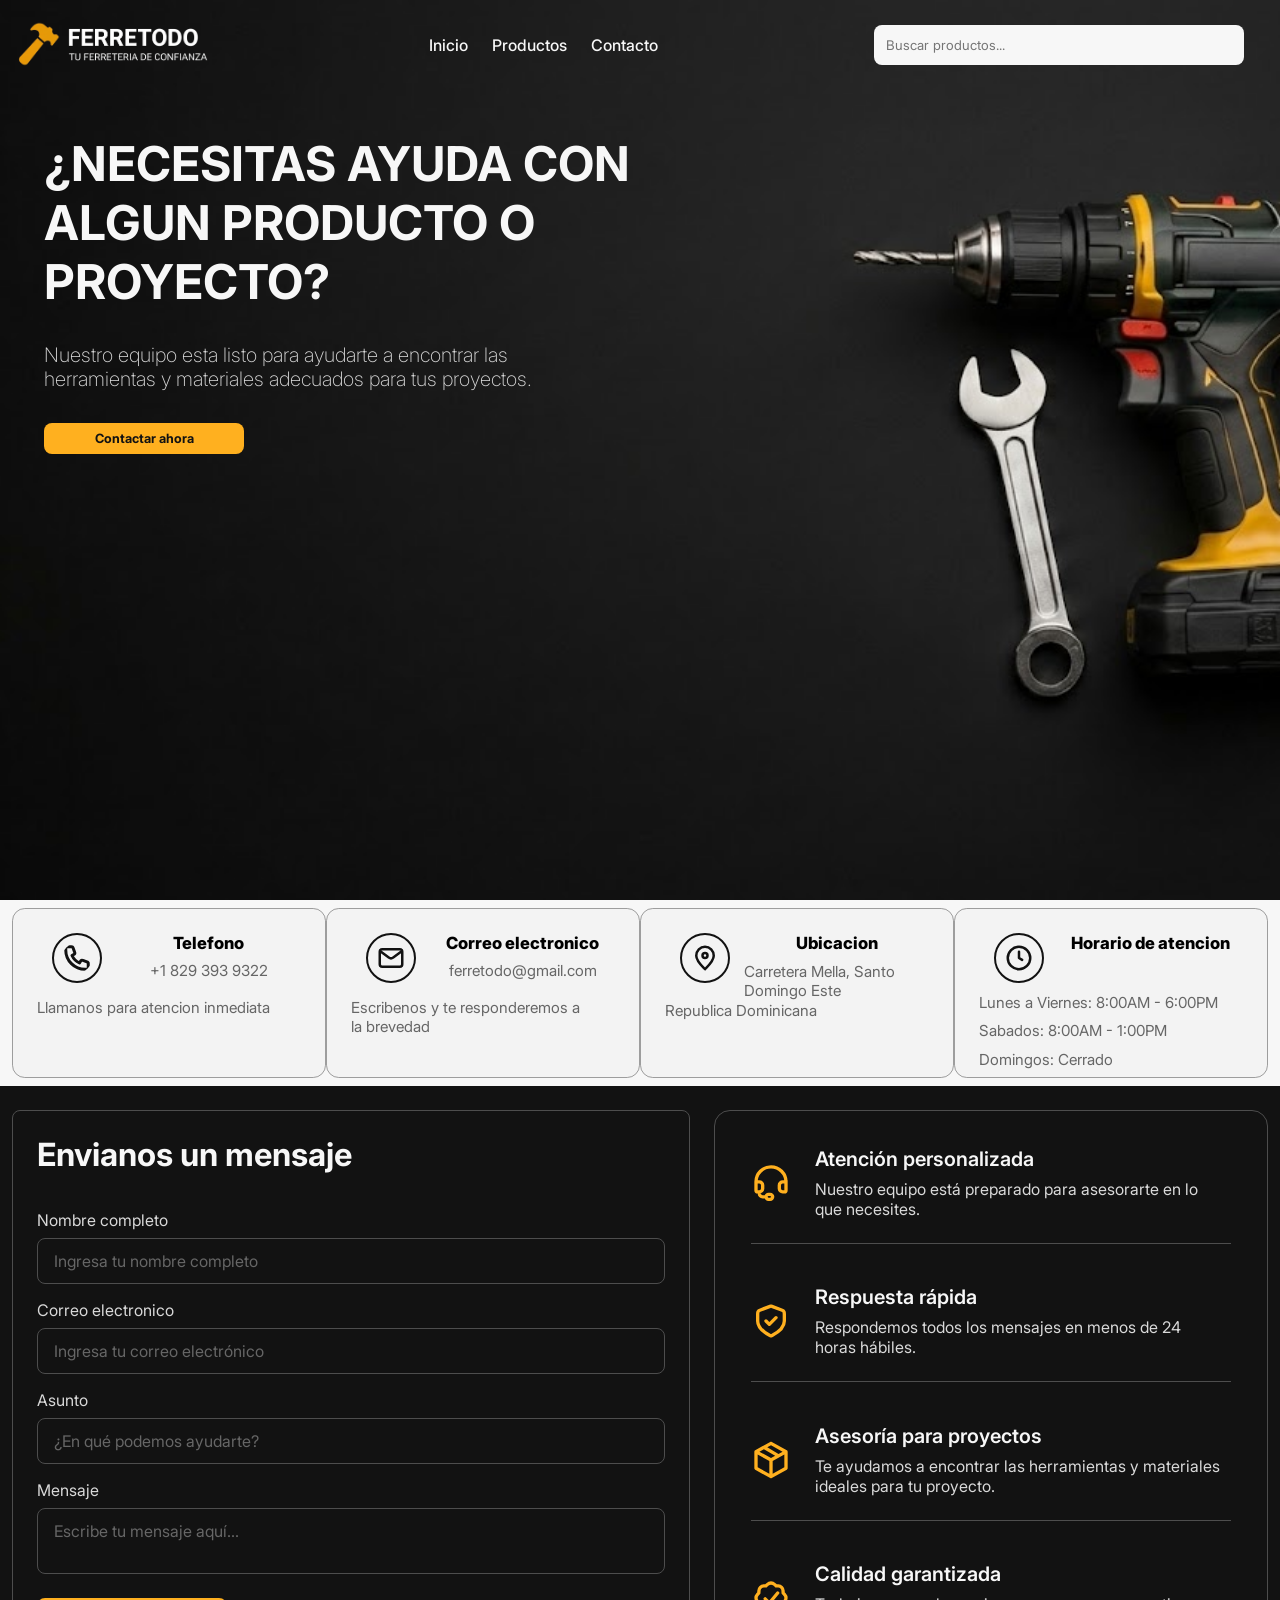
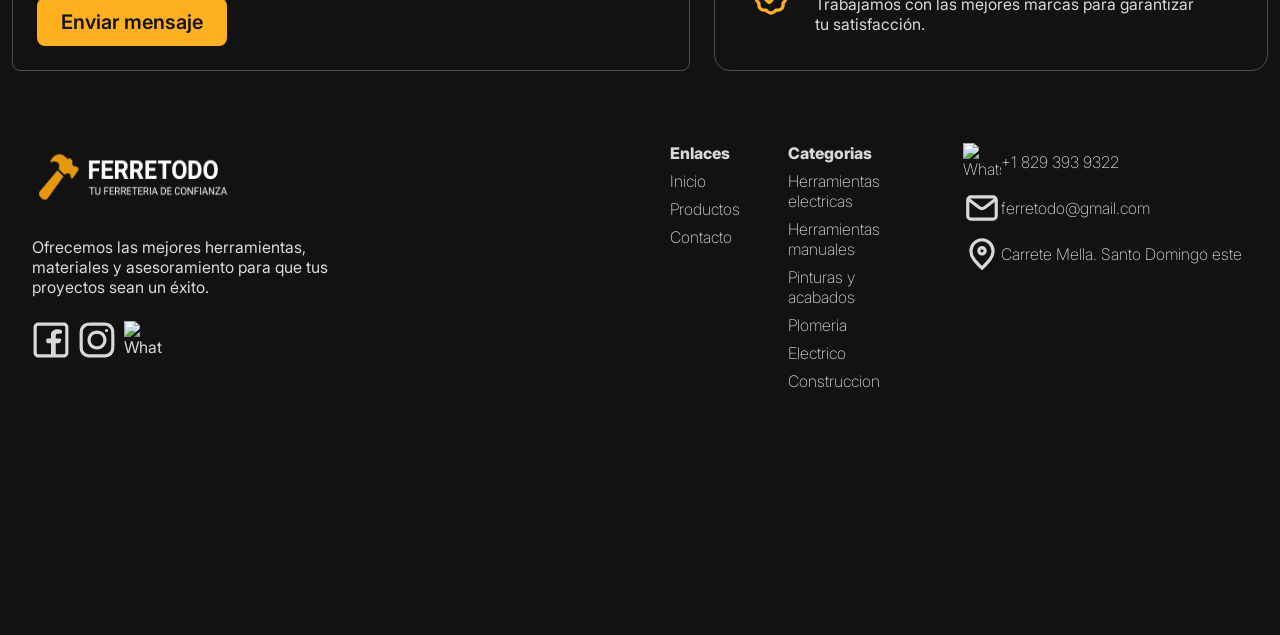
==== Paginas/contactos.html @ 93d8f654 "Adding files" ====
<!DOCTYPE html>
<html lang="en">
<head>
    <meta charset="UTF-8">
    <meta name="viewport" content="width=device-width, initial-scale=1.0">
    <link rel="shortcut icon" href="../Recursos/Imagenes/Logo_Pequeño.png" type="image/x-icon">
    <link rel="stylesheet" href="../styles.css">
    <link rel="stylesheet" href="../Estilos/contactos.css">
    <title>Ferreteria | Contactos</title>
</head>
<body>
    <header class="header">
        <img src="../Recursos/Imagenes/Logo_Barra_De_Navegacion.png" alt="Ferretodo" title="Ferretodo" class="header__logo">
        <nav class="nav header__nav">
            <ul class="nav__list">
                <li class="nav__element"><a href="../index.html" class="nav__link nav__link--active">Inicio</a></li>
                <li class="nav__element"><a href="productos.html" class="nav__link">Productos</a></li>
                <li class="nav__element"><a href="#" class="nav__link">Contacto</a></li>
            </ul>
        </nav>
        <input type="search" class="header__search" placeholder="Buscar productos...">
    </header>
    <main class="main">
        <h1 class="main__title">
            ¿Necesitas ayuda con algun producto o proyecto?
        </h1>
        <h2 class="main__subtitle">Nuestro equipo esta listo para ayudarte a encontrar las herramientas y materiales
            adecuados para tus proyectos.
        </h2>
        <button href="./Paginas/productos.html" class="main__button">Contactar ahora</button>
    </main>
    <section class="section--cards">
        <article class="card">
            <div class="card__subcontainer">
                <img src="../Recursos/Imagenes/TelefonoSVG.svg" class="card__img" alt="Telefono">
                <h3 class="card__title">Telefono</h3>
                <p class="card__paragraph">+1 829 393 9322</p>
            </div>
            <p>Llamanos para atencion inmediata</p>
        </article>
        <article class="card">
            <div class="card__subcontainer">
                <img src="../Recursos/Imagenes/EmailSVG--Black.svg" class="card__img" alt="Correo electronico">
                <h3 class="card__title">Correo electronico</h3>
                <p class="card__paragraph">ferretodo@gmail.com</p>
            </div>
            <p>Escribenos y te responderemos a la brevedad</p>
        </article>
        <article class="card">
            <div class="card__subcontainer">
                <img src="../Recursos/Imagenes/UbicacionSVG--Black.svg" class="card__img" alt="Ubicacion">
                <h3 class="card__title">Ubicacion</h3>
                <p class="card__paragraph">Carretera Mella, Santo Domingo Este</p>
            </div>
            <p>Republica Dominicana</p>
        </article><article class="card">
            <div class="card__subcontainer">
                <img src="../Recursos/Imagenes/Reloj.SVG" class="card__img" alt="Horario">
                <h3 class="card__title">Horario de atencion</h3>
            </div>
            <p>Lunes a Viernes: 8:00AM - 6:00PM</p>
            <p>Sabados: 8:00AM - 1:00PM</p>
            <p>Domingos: Cerrado</p>
        </article>
    </section>
    <div class="contact__wrapper">
        <form class="form">
            <h3 class="form__title">Envianos un mensaje</h3>
            <label for="form__name" class="form__label">
                Nombre completo
                <input type="text" name="" id="form__name" class="form__input" placeholder="Ingresa tu nombre completo" required>
            </label>
            <label for="form__email" class="form__label">
                Correo electronico
                <input type="email" name="" id="form__email" class="form__input" placeholder="Ingresa tu correo electrónico" required>
            </label>
            <label for="form__business" class="form__label">
                Asunto
                <input type="text" name="" id="form__business" class="form__input" placeholder="¿En qué podemos ayudarte?" required>
            </label>
            <label for="form__message" class="form__label">
                Mensaje
                <textarea id="form__message" class="form__input input__message" placeholder="Escribe tu mensaje aquí..." required></textarea>
            </label>
            <button class="form__button" onclick="(e) => e.preventDefault()">Enviar mensaje</button>
        </form> 
        <section class="section">
            <article class="article">
                <img src="../Recursos/Imagenes/AudifonosSVG--Orange.svg" alt="Atención personalizada" class="article__img">
                <h4 class="article__title">Atención personalizada</h4>
                <p class="article__paragraph">
                    Nuestro equipo está preparado para asesorarte en lo que necesites.
                </p>
            </article>

            <article class="article">
                <img src="../Recursos/Imagenes/EscudoSVG--Orange.svg" alt="Respuesta rápida" class="article__img">
                <h4 class="article__title">Respuesta rápida</h4>
                <p class="article__paragraph">
                    Respondemos todos los mensajes en menos de 24 horas hábiles.
                </p>
            </article>

            <article class="article">
                <img src="../Recursos/Imagenes/CajaSVG.svg" alt="Asesoría para proyectos" class="article__img">
                <h4 class="article__title">Asesoría para proyectos</h4>
                <p class="article__paragraph">
                    Te ayudamos a encontrar las herramientas y materiales ideales para tu proyecto.
                </p>
            </article>

            <article class="article">
                <img src="../Recursos/Imagenes/InsigniaSVG.svg" alt="Calidad garantizada" class="article__img">
                <h4 class="article__title">Calidad garantizada</h4>
                <p class="article__paragraph">
                    Trabajamos con las mejores marcas para garantizar tu satisfacción.
                </p>
            </article>
        </section>
    </div>
    <footer class="footer">
        <div class="footer__extrainfo">
            <img src="../Recursos/Imagenes/Logo_Barra_De_Navegacion.png" alt="Ferretodo">
            <p class="footer__paragraph">Ofrecemos las mejores herramientas, materiales y asesoramiento para que tus proyectos sean un éxito.</p>
            <div class="footer__logos">
                <img src="../Recursos/Imagenes/FacebookSVG.svg" alt="Facebook" title="Facebook">
                <img src="../Recursos/Imagenes/InstagramSVG.svg" alt="Instagram" title="Instagram">
                <img src="../Recursos/Imagenes/WhatsappSVG.svg" alt="Whatsapp" title="Whatsapp">
            </div>
        </div>
        <ul class="footer__list">
            <li class="footer_element footer__element--first">Enlaces</li>
            <li class="footer__element"><a href="../index.html" class="footer__link">Inicio</a></li>
            <li class="footer__element"><a href="productos.html" class="footer__link">Productos</a></li>
            <li class="footer__element"><a href="#" class="footer__link">Contacto</a></li>
        </ul>
        <ul class="footer__list">
            <li class="footer__element footer__element--first">Categorias</li>
            <li class="footer__element">Herramientas electricas</li>
            <li class="footer__element">Herramientas manuales</li>
            <li class="footer__element">Pinturas y acabados</li>
            <li class="footer__element">Plomeria</li>
            <li class="footer__element">Electrico</li>
            <li class="footer__element">Construccion</li>
            
        </ul>
        <ul class="footer__list">
            <li class="footer__element"><img src="../Recursos/Imagenes/WhatsappSVG.svg" alt="Whatsapp" title="Whatsapp">+1 829 393 9322</li>
            <li class="footer__element"><img src="../Recursos/Imagenes/EmailSVG.svg" alt="Email" title="Email">ferretodo@gmail.com</li>
            <li class="footer__element"><img src="../Recursos/Imagenes/UbicacionSVG.svg" alt="">Carrete Mella. Santo Domingo este</li>
        </ul>
    </footer>
    <script src="../Scripts JS/index.js" type="module"></script>
</body>
</html>
---- styles.css ----
@font-face {
    font-family: 'Inter';
    src: url('Recursos/Font-Family/Inter_24pt-Thin.ttf');
    font-weight: 100;
}

@font-face {
    font-family: 'Inter';
    src: url('Recursos/Font-Family/Inter_24pt-ExtraLight.ttf');
    font-weight: 200;
}

@font-face {
    font-family: 'Inter';
    src: url('Recursos/Font-Family/Inter_24pt-Light.ttf');
    font-weight: 300;
}

@font-face {
    font-family: 'Inter';
    src: url('Recursos/Font-Family/Inter_24pt-Regular.ttf');
    font-weight: 400;
}

@font-face {
    font-family: 'Inter';
    src: url('Recursos/Font-Family/Inter_24pt-Medium.ttf');
    font-weight: 500;
}

@font-face {
    font-family: 'Inter';
    src: url('Recursos/Font-Family/Inter_24pt-SemiBold.ttf');
    font-weight: 600;
}

@font-face {
    font-family: 'Inter';
    src: url('Recursos/Font-Family/Inter_24pt-Bold.ttf');
    font-weight: 700;
}

@font-face {
    font-family: 'Inter';
    src: url('Recursos/Font-Family/Inter_24pt-ExtraBold.ttf');
    font-weight: 800;
}

@font-face {
    font-family: 'Inter';
    src: url('Recursos/Font-Family/Inter_24pt-Black.ttf');
    font-weight: 900;
}

*{
    font-family: 'Inter';
    margin: 0;
    padding: 0;
    box-sizing: border-box;
}

ul, ol{
    list-style: none;
}

a{
    text-decoration: none;
}

h1, h2, h3, h4, h5{
    text-wrap: balance;
}

h1{
    font-size: var(--font-size-h1);
}

h2{
    font-size: var(--font-size-h2);
}

h3{
    font-size: var(--font-size-h3);
}

h4{
    font-size: var(--font-size-h4);
}

h5, h6{
    font-size: var(--font-size-h5);
}

p{
    text-wrap: pretty;
}

:root{
    /* COLORS */
    --black: hsl(220, 0%, 7%);
    --white: hsl(0, 0%, 97%);
    --gray-light: hsl(0, 0%, 85%);
    --gray-dark: hsl(0, 0%, 40%);
    --gray-dark-extra: hsl(0, 0%, 30%);
    --orange: hsl(39, 100%, 56%);

    --darkblue: hsl(215, 85%, 33%);
    --blue: hsl(215, 85%, 45%);
    --lightblue: hsl(210, 100%, 70%);
    --cyan: hsl(180, 85%, 55%);
    --red: hsl(0, 75%, 50%);
    --green: hsl(135, 70%, 50%);
    --yellow: hsl(55, 90%, 55%);
    --purple: hsl(275, 70%, 55%);
    --pink: hsl(330, 75%, 60%);

    /* SHADOWS */

    /* FONT-SIZEs */

    --font-size-base: clamp(16px, 1vw + 1rem, 20px);
    --font-size-p: clamp(1.00rem, 0.8vw + 1rem, 1.25rem);      
    --font-size-small: clamp(0.80rem, 0.5vw + 0.8rem, 1rem);    
    --font-size-h6: clamp(1.25rem, 1vw + 1rem, 1.5rem); 
    --font-size-h5: clamp(1.56rem, 1.2vw + 1.1rem, 2rem); 
    --font-size-h4: clamp(1.95rem, 1.5vw + 1.2rem, 2.5rem); 
    --font-size-h3: clamp(2.44rem, 2vw + 1.5rem, 3rem);    
    --font-size-h2: clamp(3.05rem, 2.5vw + 1.5rem, 4rem);  
    --font-size-h1: clamp(3.81rem, 3vw + 1.5rem, 5rem);    

    /* PADDINGs */
    --padding-xs: 0.5rem;
    --padding-s: 0.75rem;
    --padding-l: 1rem;
    --padding-m: 1.25rem;
    --padding-x: 1.5rem;
    --padding-xx: 1.75rem;
    --padding-xxl: 2rem;
    --padding-xxxl: 2.25rem;
    --padding-xxxxl: 2.5rem;
    --padding-xxxxxl: 2.75rem;
    --padding-xxxxxxl: 3rem;

    /* MARGINs */
    --margin-xs: 0.5rem;
    --margin-s: 0.75rem;
    --margin-l: 1rem;
    --margin-m: 1.25rem;
    --margin-x: 1.5rem;
    --margin-xx: 1.75rem;
    --margin-xxl: 2rem;
    --margin-xxxl: 2.25rem;
    --margin-xxxxl: 2.5rem;
    --margin-xxxxxl: 2.75rem;
    --margin-xxxxxxl: 3rem;

    /* GAPs */
    --gap-xs: 0.5rem;
    --gap-s: 0.75rem;
    --gap-l: 1rem;
    --gap-m: 1.25rem;
    --gap-x: 1.5rem;
    --gap-xx: 1.75rem;
    --gap-xxl: 2rem;
    --gap-xxxl: 2.25rem;
    --gap-xxxxl: 2.5rem;
    --gap-xxxxxl: 2.75rem;
    --gap-xxxxxxl: 3rem;

    /*BORDER RADIUS*/
    --border-radius-small: .5rem;
    --border-radius-medium: .8rem;
    --border-radius-large: 1rem;
}

body{
    background-image: url(./Recursos/Imagenes/Main_Imagen1.png);
    background-attachment: fixed;
    background-size: cover;
    background-repeat: no-repeat;
    background-position: center;
    scroll-behavior: smooth;
}

/* HEADER */

.header{
    padding: calc(var(--padding-xs) - .3rem) var(--padding-s);
    padding-right: var(--padding-xxxl);
    display: flex;
    align-items: center;
    justify-content: space-between;
    height: 10dvh;
}


.header{
    user-select: none;
}

.header__logo{
    max-width: 200px;
    max-height: 70px;
}

.nav{
    width: 30%;
}

.nav__list{
    display: flex;
    justify-content: center;
    column-gap: var(--gap-x);
}

.nav__link{
    color: var(--white);
    font-weight: 500;
    font-size: var(--font-size-small);
    transition: all .1s ease-in-out;
}

.nav__link:hover{
    color: var(--gray-dark);
}

.header__search{
    padding: var(--padding-s);
    border-radius: var(--border-radius-small);
    background-color: var(--white);
    color: var(--gray);
    border: 0px;
    width: 30%;
    transition: all .2s ease-in-out;
}

.header__search:focus-visible{
    outline: none;
}

.main{
    max-width: 100dvw;
    height: 90dvh;
    color: var(--white);
    display: flex;
    flex-direction: column;
    row-gap: var(--gap-xxl);
    align-items: left;
    padding: var(--padding-xxxxxl);
}

.main *{
    max-width: 50%;
}

.main__title{
    text-transform: uppercase;
    display: flex;
    flex-direction: column;
    max-width: 100%;
    animation: fade-in .5s .8s forwards;
}

.main__title--first{
    font-size: calc(var(--font-size-h1) - 1.8rem);
    font-weight: 100;
}

.main__title--second{
    font-size: calc(var(--font-size-h1) - .5rem);
    font-weight: 600;
}

.main__subtitle{
    font-size: calc(var(--font-size-h2) - 2.2rem);
    color: var(--gray-light);
    font-weight: 200;
    width: 30%;
    animation: fade-in .5s 1s forwards;
}

.main__button{
    background-color: var(--orange);
    color: var(--black);
    border-radius: var(--border-radius-small);
    padding: var(--padding-xs) calc(var(--padding-xs) - .8rem);
    text-align: center;
    border: 0px;
    max-width: 200px;
    font-weight: 700;
    transition: all .2s ease-in-out;
    cursor: pointer;
    animation: fade-in .5s 1.2s forwards;
    user-select: none;
    font-size: calc(var(--font-size-small) - .2rem);
}

.main__button:hover{
    background-color: var(--white);
    color: var(--orange);
}


.main__title, .main__subtitle, .main__button{
    opacity: 0;
}

@keyframes fade-in{
    from{

    }
    to{
        opacity: 1;
    }
}

.section{
    padding: var(--padding-x);
    display: flex;
    justify-content: space-between;
    background-color: var(--white);
    height: 20dvh;
    overflow-y: hidden;
    border-bottom: 2px solid var(--gray-light);
}

@media screen and (max-width: 840px) {
    .section__paragraph{
        display: none;
    }
}

.section__article{
    display: flex;
    align-items: center;
    column-gap: var(--gap-xs);
    user-select: none;
    opacity: 0;
    transition: all .4s .1s ease-in-out;
}

.show{
    opacity: 1 !important;
}

.section__image{
    width: 60px;
    height: 60px;
}

.section__subcontainer{
    display: flex;
    flex-direction: column;
    row-gap: var(--gap-xs);
}

.section__title{
    color: var(--black);
    font-weight: 700;
}

.section__title, .section__paragraph{
    font-size: calc(var(--font-size-small) - .1rem);
}

.section__paragraph{
    color: var(--gray-dark);
    font-weight: 400;
}

img{
    max-width: 100%;
}

.section--products{
    background-color: var(--white);
    display: flex;
    flex-direction: column;
}

.section__title--products{
    font-size: var(--font-size-h6);
    padding: var(--padding-l) 0 0 var(--padding-x);
}

.carrousel--left, .carrousel--right{
    overflow-x: auto;
    padding: var(--padding-m);
    scrollbar-width: none;
    display: flex;
    opacity: 0;
}

.carrousel--left-row, .carrousel--right-row{
    display: flex;
    column-gap: var(--gap-l);
    padding-right: var(--gap-l);
}

.carrousel--left-row{
    animation: spin 22s linear infinite;
}

.carrousel--right:hover .carrousel--right-row, 
.carrousel--left:hover .carrousel--left-row{
    animation-play-state: paused;
}

.carrousel--right-row{
    animation: spin 22s linear infinite reverse;
}

@keyframes spin{
    from{
        transform: translateX(0);
    }
    to{
        transform: translateX(-100%);
    }
}

.carrousel__product{
    padding: var(--padding-xs);
    border-radius: var(--border-radius-medium);
    transition: all .1s ease-in-out;
    display: grid;
    grid-template-columns: 1fr;
    grid-template-rows: 68% 10% 10% 12%;
    grid-template-areas: 
    "img"
    "title"
    "price"
    "button"
    ;
    height: 290px;
    width: 230px;
    box-shadow: 0 0 2px var(--gray-dark);
}

.carrousel__product:hover{
    box-shadow: 0 0 10px var(--gray-dark);
}

.carrousel__img{
    border-radius:  var(--border-radius-medium);
    grid-area: img;
}

.carrousel__title{
    color: var(--black);
    font-size: calc(var(--font-size-p) - .2rem);
    font-weight: 600;
    grid-area: title;
}

.carrousel__price{
    color: var(--gray-light);
    color: calc(var(--font-size-p) - .7rem);
    grid-area: price;
    font-weight: 600;
}

.carrousel__button{
    grid-area: button;
    border: 0px;
    background-color: var(--orange);
    color: var(--white);
    font-size: calc(var(--font-size-p) - .4rem);
    font-weight: 600;
    padding: var(--padding-xs) var(--padding-l);
    border-radius: var(--border-radius-small);
    transition: all .1s ease-in-out;
}

.carrousel__button:hover{
    background-color: var(--black);
}

.footer{
    background-color: var(--black);
    display: flex;
    padding: var(--padding-xxxxxxl) var(--padding-xxl);
    justify-content: space-evenly;
    column-gap: var(--gap-xxxxxxl);
    height: 60dvh;
}

.footer__extrainfo, .footer__list{
    opacity: 0;
    transition: all .4s .1s ease-in-out;
}

.footer__extrainfo{
    display: flex;
    flex-direction: column;
    row-gap: var(--gap-x);
    color: var(--gray-light);
    font-weight: 400;
}

.footer__extrainfo img{
    width: 200px;
    height: 70px;
}

.footer__paragraph{
    width: 60%;
}

.footer__logos{
    display: flex;
    column-gap: var(--gap-xs);
}

.footer__list{
    color: var(--gray-light);
    display: flex;
    flex-direction: column;
    row-gap: var(--gap-xs);
}

.footer__list:last-child{
    width: 30%;
}

.footer__logos img, .footer__element img{
    width: 38px;
    height: 38px;
}

.footer__element{
    display: flex;
    align-items: center;
}

.footer__element--first{
    font-weight: 800 !important;
    cursor: pointer;
}

.footer__link, .footer__element{
    color: var(--gray-light);
    font-weight: 200;
}

.footer__element:not(.footer__element--first){
    cursor: pointer;
}

.footer__link, .footer__element{
    transition: all .2s ease-in-out;
}

.footer__link:hover, .footer__element:hover:not(.footer__element--first){
    color: var(--gray-dark);
}
---- Estilos/contactos.css ----
.main__title{
    width: 50%;
    text-wrap: pretty;
    font-size: var(--font-size-h3);
}

.main__subtitle{
    width: 70%;
    font-size: var(--font-size-p);
}

.main{
    height: 90dvh;
}

.section--cards{
    background-color: var(--white);
    padding: var(--padding-xs) var(--padding-s);
    display: flex;
    justify-content: space-between;
    min-height: min-content;
}

.card{
    padding: var(--padding-x);
    border-radius: var(--border-radius-medium);
    border: 1.8px solid color-mix(in hsl, var(--gray-light) 70%, var(--black) 30%);
    background-color: color-mix(in hsl, var(--white) 85%, var(--gray-light) 15%);
    display: grid;
    grid-template-columns: 1fr;
    grid-template-rows: 1fr;
    grid-auto-rows: 1fr;
    height: 170px;
    gap: calc(var(--padding-xs) + .1rem) 0;
    width: 320px;
    user-select: none;
}

.card__subcontainer{
    display: grid;
    grid-template-columns: 30% 70%;
    grid-template-rows: 50% 50%;
    grid-template-areas: 
    "img title"
    "img paragraph"
    ;
}

.card__img{
    height: 50px;
    width: 50px;
    border-radius: 50%;
    padding: var(--padding-xs);
    border: 2px solid var(--black);
    grid-area: img;
    justify-self: center;
}

.card__title{
    font-size: calc(var(--font-size-p) - .2rem);
    grid-area: title;
    font-weight: 800;
}

.card__title, .card__paragraph{
    justify-self: center;
}

.card__paragraph, .card > p{
    color: var(--gray-dark);
    font-size: calc(var(--font-size-p) - .3rem);
}

.contact__wrapper{
    justify-content: center;
    padding: var(--padding-x);
    background-color: var(--black);
    display: grid;
    grid-template-columns: 55% 45%;
    grid-template-rows: 1fr;
    grid-template-areas: 
    "form section"
    ;
    column-gap: var(--gap-x);
}

.form{
    background-color: var(--black);
    border: 1px solid var(--gray-dark-extra);
    border-radius: var(--border-radius-small);
    padding: var(--padding-x);
    display: flex;
    flex-direction: column;
    gap: var(--gap-l);
    grid-area: form;
}

.form__title {
    color: var(--white);
    font-size: var(--font-size-h5);
    margin-bottom: var(--margin-s);
    padding-bottom: var(--padding-xs);
}

.form__label {
    display: flex;
    flex-direction: column;
    gap: var(--gap-xs);
    color: var(--gray-light);
    font-size: var(--font-size-small);
}

.form__input{
    background-color: transparent;
    border: 1px solid var(--gray-dark-extra);
    border-radius: var(--border-radius-small);
    padding: var(--padding-s) var(--padding-l);
    color: var(--white);
    font-size: var(--font-size-small);
    transition: all 0.3s ease;
}

.form__input:focus-visible{
    outline: none;
}

.form__input::placeholder {
    color: var(--gray-dark);
}

.form__input:focus {
    border-color: var(--orange);
}

.input__message{
    max-height: 160px;
    resize: none;
    width: 100%;
}

.form__button {
    display: flex;
    align-items: center;
    justify-content: center;
    gap: var(--gap-xs);
    background-color: var(--orange);
    color: var(--black);
    border: none;
    border-radius: var(--border-radius-small);
    padding: var(--padding-s) var(--padding-x);
    font-size: var(--font-size-p);
    font-weight: 600;
    cursor: pointer;
    align-self: flex-start;
    margin-top: var(--margin-xs);
    transition: opacity 0.2s ease;
}

.form__button:hover {
    opacity: 0.9;
}

.section {
    background-color: var(--black);
    border: 1px solid var(--gray-dark-extra); 
    border-radius: var(--border-radius-large);
    padding: var(--padding-xxxl);
    display: flex;
    flex-direction: column;
    grid-area: section;
    height: 100%;
}

.article {
    display: grid;
    grid-template-columns: max-content 1fr;
    grid-template-areas:
        "icon title"
        "icon text";
    column-gap: var(--gap-x);
    row-gap: var(--gap-xs);
    padding-block: var(--padding-x);
    border-bottom: 1px solid var(--gray-dark-extra);
}

.article:first-child {
    padding-top: 0;
}

.article:last-child {
    border-bottom: none;
    padding-bottom: 0;
}

.article__img {
    grid-area: icon;
    width: 40px; 
    height: 40px;
    align-self: center;
}

.article__title {
    grid-area: title;
    margin: 0;
    color: var(--white);
    font-size: var(--font-size-base); 
    font-weight: 600;
}

.article__paragraph {
    grid-area: text;
    margin: 0;
    color: var(--gray-light);
    font-size: var(--font-size-small);
}
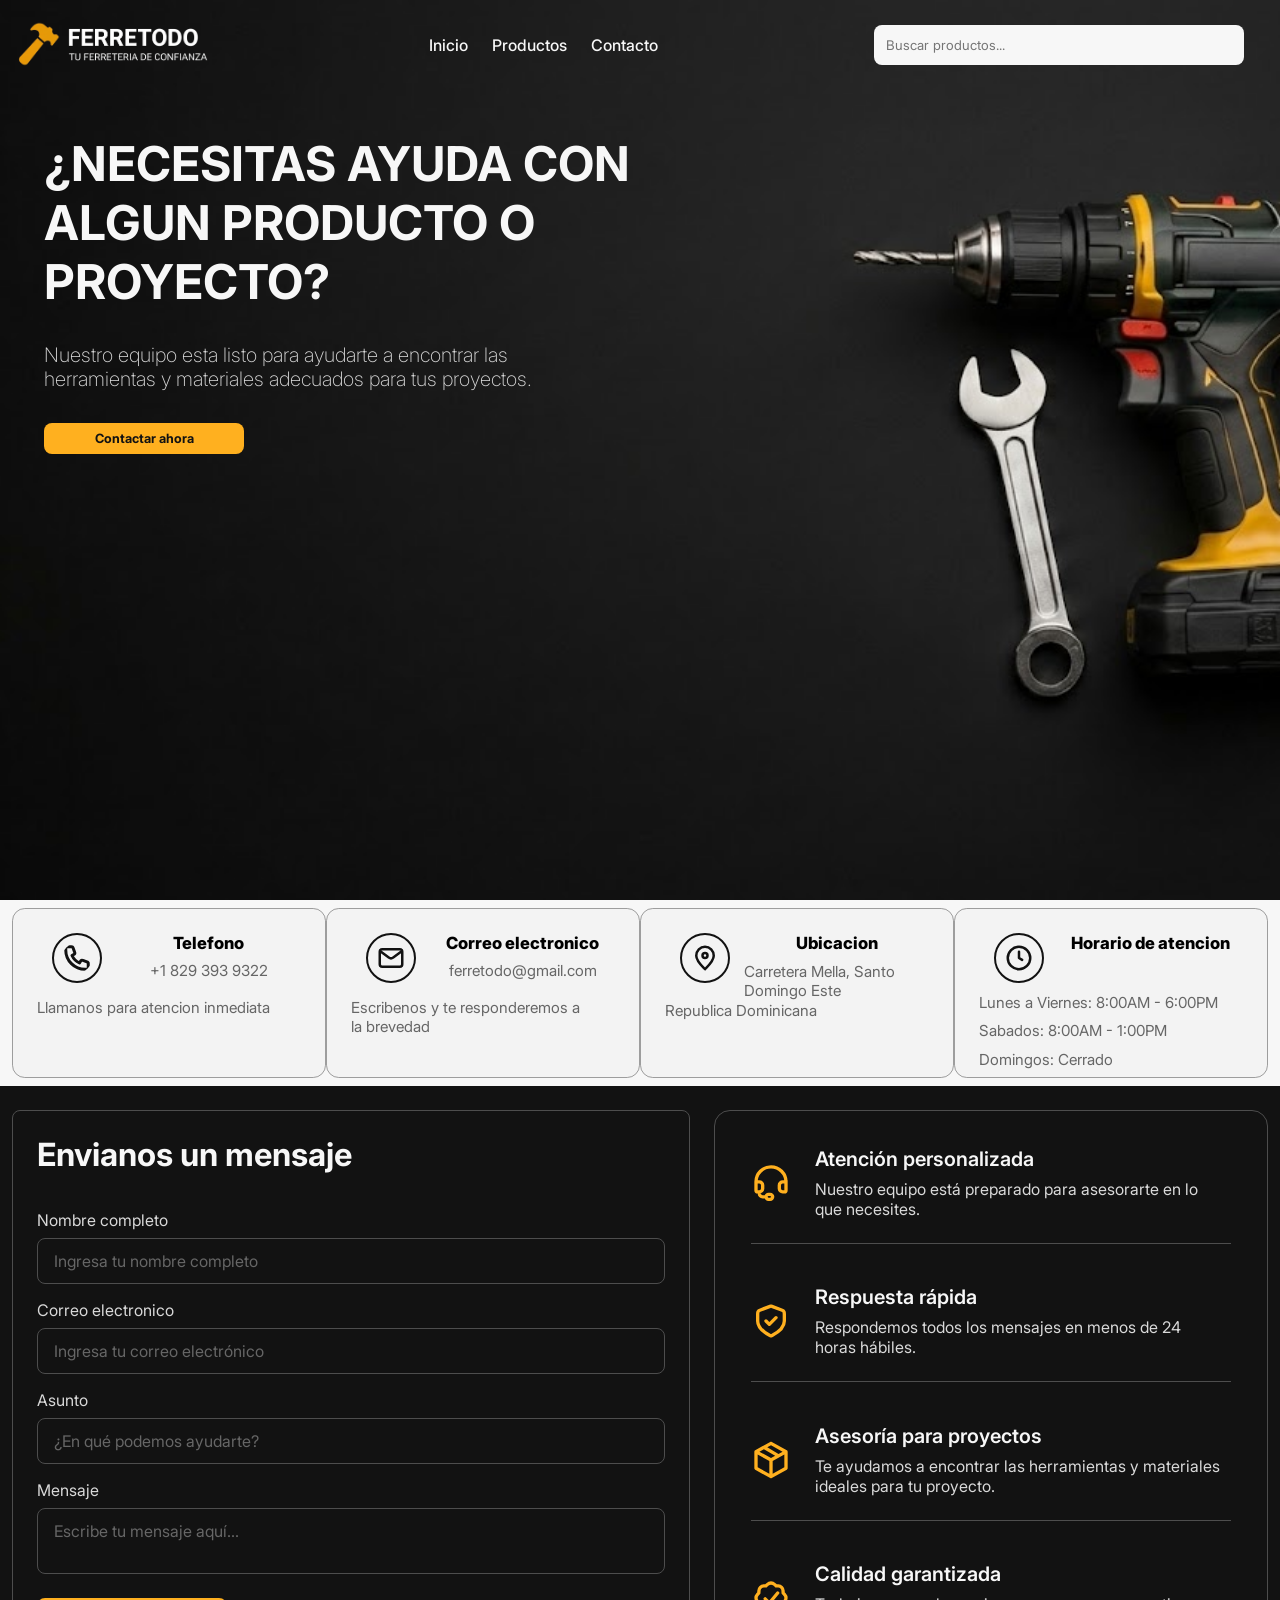
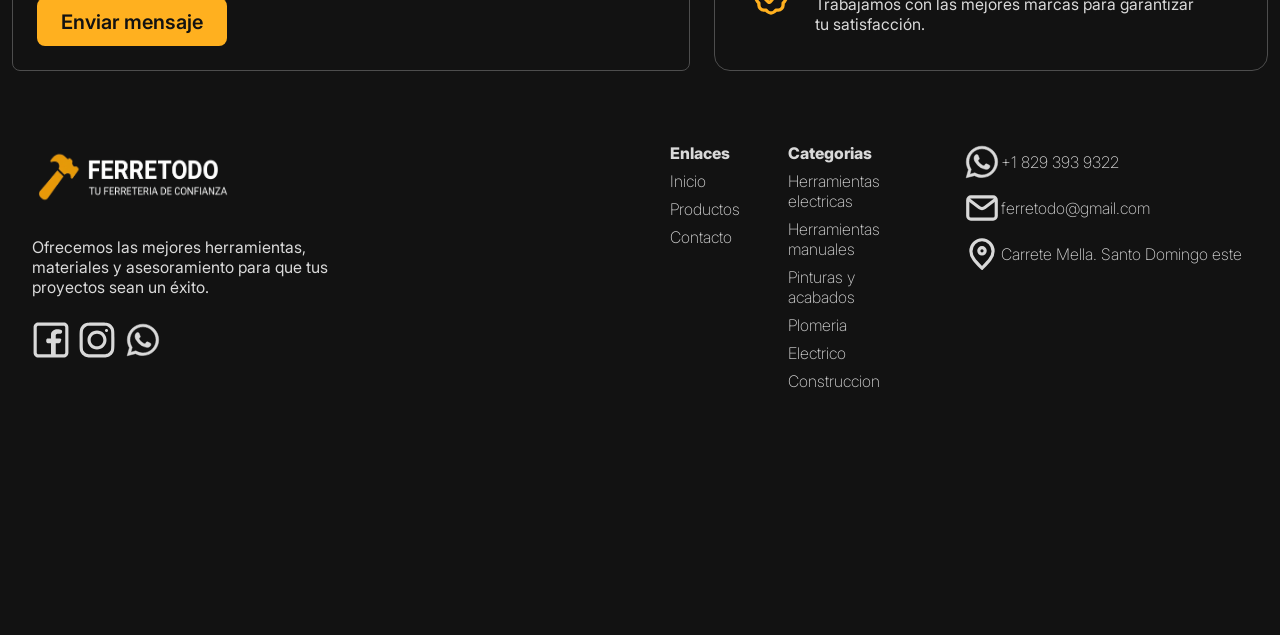
==== commit 20c2dd32: "Uploading folders again" ====
--- a/Paginas/contactos.html
+++ b/Paginas/contactos.html
@@ -1,155 +1,155 @@
-<!DOCTYPE html>
-<html lang="en">
-<head>
-    <meta charset="UTF-8">
-    <meta name="viewport" content="width=device-width, initial-scale=1.0">
-    <link rel="shortcut icon" href="../Recursos/Imagenes/Logo_Pequeño.png" type="image/x-icon">
-    <link rel="stylesheet" href="../styles.css">
-    <link rel="stylesheet" href="../Estilos/contactos.css">
-    <title>Ferreteria | Contactos</title>
-</head>
-<body>
-    <header class="header">
-        <img src="../Recursos/Imagenes/Logo_Barra_De_Navegacion.png" alt="Ferretodo" title="Ferretodo" class="header__logo">
-        <nav class="nav header__nav">
-            <ul class="nav__list">
-                <li class="nav__element"><a href="../index.html" class="nav__link nav__link--active">Inicio</a></li>
-                <li class="nav__element"><a href="productos.html" class="nav__link">Productos</a></li>
-                <li class="nav__element"><a href="#" class="nav__link">Contacto</a></li>
-            </ul>
-        </nav>
-        <input type="search" class="header__search" placeholder="Buscar productos...">
-    </header>
-    <main class="main">
-        <h1 class="main__title">
-            ¿Necesitas ayuda con algun producto o proyecto?
-        </h1>
-        <h2 class="main__subtitle">Nuestro equipo esta listo para ayudarte a encontrar las herramientas y materiales
-            adecuados para tus proyectos.
-        </h2>
-        <button href="./Paginas/productos.html" class="main__button">Contactar ahora</button>
-    </main>
-    <section class="section--cards">
-        <article class="card">
-            <div class="card__subcontainer">
-                <img src="../Recursos/Imagenes/TelefonoSVG.svg" class="card__img" alt="Telefono">
-                <h3 class="card__title">Telefono</h3>
-                <p class="card__paragraph">+1 829 393 9322</p>
-            </div>
-            <p>Llamanos para atencion inmediata</p>
-        </article>
-        <article class="card">
-            <div class="card__subcontainer">
-                <img src="../Recursos/Imagenes/EmailSVG--Black.svg" class="card__img" alt="Correo electronico">
-                <h3 class="card__title">Correo electronico</h3>
-                <p class="card__paragraph">ferretodo@gmail.com</p>
-            </div>
-            <p>Escribenos y te responderemos a la brevedad</p>
-        </article>
-        <article class="card">
-            <div class="card__subcontainer">
-                <img src="../Recursos/Imagenes/UbicacionSVG--Black.svg" class="card__img" alt="Ubicacion">
-                <h3 class="card__title">Ubicacion</h3>
-                <p class="card__paragraph">Carretera Mella, Santo Domingo Este</p>
-            </div>
-            <p>Republica Dominicana</p>
-        </article><article class="card">
-            <div class="card__subcontainer">
-                <img src="../Recursos/Imagenes/Reloj.SVG" class="card__img" alt="Horario">
-                <h3 class="card__title">Horario de atencion</h3>
-            </div>
-            <p>Lunes a Viernes: 8:00AM - 6:00PM</p>
-            <p>Sabados: 8:00AM - 1:00PM</p>
-            <p>Domingos: Cerrado</p>
-        </article>
-    </section>
-    <div class="contact__wrapper">
-        <form class="form">
-            <h3 class="form__title">Envianos un mensaje</h3>
-            <label for="form__name" class="form__label">
-                Nombre completo
-                <input type="text" name="" id="form__name" class="form__input" placeholder="Ingresa tu nombre completo" required>
-            </label>
-            <label for="form__email" class="form__label">
-                Correo electronico
-                <input type="email" name="" id="form__email" class="form__input" placeholder="Ingresa tu correo electrónico" required>
-            </label>
-            <label for="form__business" class="form__label">
-                Asunto
-                <input type="text" name="" id="form__business" class="form__input" placeholder="¿En qué podemos ayudarte?" required>
-            </label>
-            <label for="form__message" class="form__label">
-                Mensaje
-                <textarea id="form__message" class="form__input input__message" placeholder="Escribe tu mensaje aquí..." required></textarea>
-            </label>
-            <button class="form__button" onclick="(e) => e.preventDefault()">Enviar mensaje</button>
-        </form> 
-        <section class="section">
-            <article class="article">
-                <img src="../Recursos/Imagenes/AudifonosSVG--Orange.svg" alt="Atención personalizada" class="article__img">
-                <h4 class="article__title">Atención personalizada</h4>
-                <p class="article__paragraph">
-                    Nuestro equipo está preparado para asesorarte en lo que necesites.
-                </p>
-            </article>
-
-            <article class="article">
-                <img src="../Recursos/Imagenes/EscudoSVG--Orange.svg" alt="Respuesta rápida" class="article__img">
-                <h4 class="article__title">Respuesta rápida</h4>
-                <p class="article__paragraph">
-                    Respondemos todos los mensajes en menos de 24 horas hábiles.
-                </p>
-            </article>
-
-            <article class="article">
-                <img src="../Recursos/Imagenes/CajaSVG.svg" alt="Asesoría para proyectos" class="article__img">
-                <h4 class="article__title">Asesoría para proyectos</h4>
-                <p class="article__paragraph">
-                    Te ayudamos a encontrar las herramientas y materiales ideales para tu proyecto.
-                </p>
-            </article>
-
-            <article class="article">
-                <img src="../Recursos/Imagenes/InsigniaSVG.svg" alt="Calidad garantizada" class="article__img">
-                <h4 class="article__title">Calidad garantizada</h4>
-                <p class="article__paragraph">
-                    Trabajamos con las mejores marcas para garantizar tu satisfacción.
-                </p>
-            </article>
-        </section>
-    </div>
-    <footer class="footer">
-        <div class="footer__extrainfo">
-            <img src="../Recursos/Imagenes/Logo_Barra_De_Navegacion.png" alt="Ferretodo">
-            <p class="footer__paragraph">Ofrecemos las mejores herramientas, materiales y asesoramiento para que tus proyectos sean un éxito.</p>
-            <div class="footer__logos">
-                <img src="../Recursos/Imagenes/FacebookSVG.svg" alt="Facebook" title="Facebook">
-                <img src="../Recursos/Imagenes/InstagramSVG.svg" alt="Instagram" title="Instagram">
-                <img src="../Recursos/Imagenes/WhatsappSVG.svg" alt="Whatsapp" title="Whatsapp">
-            </div>
-        </div>
-        <ul class="footer__list">
-            <li class="footer_element footer__element--first">Enlaces</li>
-            <li class="footer__element"><a href="../index.html" class="footer__link">Inicio</a></li>
-            <li class="footer__element"><a href="productos.html" class="footer__link">Productos</a></li>
-            <li class="footer__element"><a href="#" class="footer__link">Contacto</a></li>
-        </ul>
-        <ul class="footer__list">
-            <li class="footer__element footer__element--first">Categorias</li>
-            <li class="footer__element">Herramientas electricas</li>
-            <li class="footer__element">Herramientas manuales</li>
-            <li class="footer__element">Pinturas y acabados</li>
-            <li class="footer__element">Plomeria</li>
-            <li class="footer__element">Electrico</li>
-            <li class="footer__element">Construccion</li>
-            
-        </ul>
-        <ul class="footer__list">
-            <li class="footer__element"><img src="../Recursos/Imagenes/WhatsappSVG.svg" alt="Whatsapp" title="Whatsapp">+1 829 393 9322</li>
-            <li class="footer__element"><img src="../Recursos/Imagenes/EmailSVG.svg" alt="Email" title="Email">ferretodo@gmail.com</li>
-            <li class="footer__element"><img src="../Recursos/Imagenes/UbicacionSVG.svg" alt="">Carrete Mella. Santo Domingo este</li>
-        </ul>
-    </footer>
-    <script src="../Scripts JS/index.js" type="module"></script>
-</body>
+<!DOCTYPE html>
+<html lang="en">
+<head>
+    <meta charset="UTF-8">
+    <meta name="viewport" content="width=device-width, initial-scale=1.0">
+    <link rel="shortcut icon" href="../Recursos/Imagenes/Logo_Pequeño.png" type="image/x-icon">
+    <link rel="stylesheet" href="../styles.css">
+    <link rel="stylesheet" href="../Estilos/contactos.css">
+    <title>Ferreteria | Contactos</title>
+</head>
+<body>
+    <header class="header">
+        <img src="../Recursos/Imagenes/Logo_Barra_De_Navegacion.png" alt="Ferretodo" title="Ferretodo" class="header__logo">
+        <nav class="nav header__nav">
+            <ul class="nav__list">
+                <li class="nav__element"><a href="../index.html" class="nav__link nav__link--active">Inicio</a></li>
+                <li class="nav__element"><a href="productos.html" class="nav__link">Productos</a></li>
+                <li class="nav__element"><a href="#" class="nav__link">Contacto</a></li>
+            </ul>
+        </nav>
+        <input type="search" class="header__search" placeholder="Buscar productos...">
+    </header>
+    <main class="main">
+        <h1 class="main__title">
+            ¿Necesitas ayuda con algun producto o proyecto?
+        </h1>
+        <h2 class="main__subtitle">Nuestro equipo esta listo para ayudarte a encontrar las herramientas y materiales
+            adecuados para tus proyectos.
+        </h2>
+        <button href="./Paginas/productos.html" class="main__button">Contactar ahora</button>
+    </main>
+    <section class="section--cards">
+        <article class="card">
+            <div class="card__subcontainer">
+                <img src="../Recursos/Imagenes/TelefonoSVG.svg" class="card__img" alt="Telefono">
+                <h3 class="card__title">Telefono</h3>
+                <p class="card__paragraph">+1 829 393 9322</p>
+            </div>
+            <p>Llamanos para atencion inmediata</p>
+        </article>
+        <article class="card">
+            <div class="card__subcontainer">
+                <img src="../Recursos/Imagenes/EmailSVG--Black.svg" class="card__img" alt="Correo electronico">
+                <h3 class="card__title">Correo electronico</h3>
+                <p class="card__paragraph">ferretodo@gmail.com</p>
+            </div>
+            <p>Escribenos y te responderemos a la brevedad</p>
+        </article>
+        <article class="card">
+            <div class="card__subcontainer">
+                <img src="../Recursos/Imagenes/UbicacionSVG--Black.svg" class="card__img" alt="Ubicacion">
+                <h3 class="card__title">Ubicacion</h3>
+                <p class="card__paragraph">Carretera Mella, Santo Domingo Este</p>
+            </div>
+            <p>Republica Dominicana</p>
+        </article><article class="card">
+            <div class="card__subcontainer">
+                <img src="../Recursos/Imagenes/Reloj.SVG" class="card__img" alt="Horario">
+                <h3 class="card__title">Horario de atencion</h3>
+            </div>
+            <p>Lunes a Viernes: 8:00AM - 6:00PM</p>
+            <p>Sabados: 8:00AM - 1:00PM</p>
+            <p>Domingos: Cerrado</p>
+        </article>
+    </section>
+    <div class="contact__wrapper">
+        <form class="form">
+            <h3 class="form__title">Envianos un mensaje</h3>
+            <label for="form__name" class="form__label">
+                Nombre completo
+                <input type="text" name="" id="form__name" class="form__input" placeholder="Ingresa tu nombre completo" required>
+            </label>
+            <label for="form__email" class="form__label">
+                Correo electronico
+                <input type="email" name="" id="form__email" class="form__input" placeholder="Ingresa tu correo electrónico" required>
+            </label>
+            <label for="form__business" class="form__label">
+                Asunto
+                <input type="text" name="" id="form__business" class="form__input" placeholder="¿En qué podemos ayudarte?" required>
+            </label>
+            <label for="form__message" class="form__label">
+                Mensaje
+                <textarea id="form__message" class="form__input input__message" placeholder="Escribe tu mensaje aquí..." required></textarea>
+            </label>
+            <button class="form__button" onclick="(e) => e.preventDefault()">Enviar mensaje</button>
+        </form> 
+        <section class="section">
+            <article class="article">
+                <img src="../Recursos/Imagenes/AudifonosSVG--Orange.svg" alt="Atención personalizada" class="article__img">
+                <h4 class="article__title">Atención personalizada</h4>
+                <p class="article__paragraph">
+                    Nuestro equipo está preparado para asesorarte en lo que necesites.
+                </p>
+            </article>
+
+            <article class="article">
+                <img src="../Recursos/Imagenes/EscudoSVG--Orange.svg" alt="Respuesta rápida" class="article__img">
+                <h4 class="article__title">Respuesta rápida</h4>
+                <p class="article__paragraph">
+                    Respondemos todos los mensajes en menos de 24 horas hábiles.
+                </p>
+            </article>
+
+            <article class="article">
+                <img src="../Recursos/Imagenes/CajaSVG.svg" alt="Asesoría para proyectos" class="article__img">
+                <h4 class="article__title">Asesoría para proyectos</h4>
+                <p class="article__paragraph">
+                    Te ayudamos a encontrar las herramientas y materiales ideales para tu proyecto.
+                </p>
+            </article>
+
+            <article class="article">
+                <img src="../Recursos/Imagenes/InsigniaSVG.svg" alt="Calidad garantizada" class="article__img">
+                <h4 class="article__title">Calidad garantizada</h4>
+                <p class="article__paragraph">
+                    Trabajamos con las mejores marcas para garantizar tu satisfacción.
+                </p>
+            </article>
+        </section>
+    </div>
+    <footer class="footer">
+        <div class="footer__extrainfo">
+            <img src="../Recursos/Imagenes/Logo_Barra_De_Navegacion.png" alt="Ferretodo">
+            <p class="footer__paragraph">Ofrecemos las mejores herramientas, materiales y asesoramiento para que tus proyectos sean un éxito.</p>
+            <div class="footer__logos">
+                <img src="../Recursos/Imagenes/FacebookSVG.svg" alt="Facebook" title="Facebook">
+                <img src="../Recursos/Imagenes/InstagramSVG.svg" alt="Instagram" title="Instagram">
+                <img src="../Recursos/Imagenes/WhatsappSVG.svg" alt="Whatsapp" title="Whatsapp">
+            </div>
+        </div>
+        <ul class="footer__list">
+            <li class="footer_element footer__element--first">Enlaces</li>
+            <li class="footer__element"><a href="../index.html" class="footer__link">Inicio</a></li>
+            <li class="footer__element"><a href="productos.html" class="footer__link">Productos</a></li>
+            <li class="footer__element"><a href="#" class="footer__link">Contacto</a></li>
+        </ul>
+        <ul class="footer__list">
+            <li class="footer__element footer__element--first">Categorias</li>
+            <li class="footer__element">Herramientas electricas</li>
+            <li class="footer__element">Herramientas manuales</li>
+            <li class="footer__element">Pinturas y acabados</li>
+            <li class="footer__element">Plomeria</li>
+            <li class="footer__element">Electrico</li>
+            <li class="footer__element">Construccion</li>
+            
+        </ul>
+        <ul class="footer__list">
+            <li class="footer__element"><img src="../Recursos/Imagenes/WhatsappSVG.svg" alt="Whatsapp" title="Whatsapp">+1 829 393 9322</li>
+            <li class="footer__element"><img src="../Recursos/Imagenes/EmailSVG.svg" alt="Email" title="Email">ferretodo@gmail.com</li>
+            <li class="footer__element"><img src="../Recursos/Imagenes/UbicacionSVG.svg" alt="">Carrete Mella. Santo Domingo este</li>
+        </ul>
+    </footer>
+    <script src="../Scripts JS/index.js" type="module"></script>
+</body>
 </html>
--- a/styles.css
+++ b/styles.css
@@ -1,556 +1,556 @@
-@font-face {
-    font-family: 'Inter';
-    src: url('Recursos/Font-Family/Inter_24pt-Thin.ttf');
-    font-weight: 100;
-}
-
-@font-face {
-    font-family: 'Inter';
-    src: url('Recursos/Font-Family/Inter_24pt-ExtraLight.ttf');
-    font-weight: 200;
-}
-
-@font-face {
-    font-family: 'Inter';
-    src: url('Recursos/Font-Family/Inter_24pt-Light.ttf');
-    font-weight: 300;
-}
-
-@font-face {
-    font-family: 'Inter';
-    src: url('Recursos/Font-Family/Inter_24pt-Regular.ttf');
-    font-weight: 400;
-}
-
-@font-face {
-    font-family: 'Inter';
-    src: url('Recursos/Font-Family/Inter_24pt-Medium.ttf');
-    font-weight: 500;
-}
-
-@font-face {
-    font-family: 'Inter';
-    src: url('Recursos/Font-Family/Inter_24pt-SemiBold.ttf');
-    font-weight: 600;
-}
-
-@font-face {
-    font-family: 'Inter';
-    src: url('Recursos/Font-Family/Inter_24pt-Bold.ttf');
-    font-weight: 700;
-}
-
-@font-face {
-    font-family: 'Inter';
-    src: url('Recursos/Font-Family/Inter_24pt-ExtraBold.ttf');
-    font-weight: 800;
-}
-
-@font-face {
-    font-family: 'Inter';
-    src: url('Recursos/Font-Family/Inter_24pt-Black.ttf');
-    font-weight: 900;
-}
-
-*{
-    font-family: 'Inter';
-    margin: 0;
-    padding: 0;
-    box-sizing: border-box;
-}
-
-ul, ol{
-    list-style: none;
-}
-
-a{
-    text-decoration: none;
-}
-
-h1, h2, h3, h4, h5{
-    text-wrap: balance;
-}
-
-h1{
-    font-size: var(--font-size-h1);
-}
-
-h2{
-    font-size: var(--font-size-h2);
-}
-
-h3{
-    font-size: var(--font-size-h3);
-}
-
-h4{
-    font-size: var(--font-size-h4);
-}
-
-h5, h6{
-    font-size: var(--font-size-h5);
-}
-
-p{
-    text-wrap: pretty;
-}
-
-:root{
-    /* COLORS */
-    --black: hsl(220, 0%, 7%);
-    --white: hsl(0, 0%, 97%);
-    --gray-light: hsl(0, 0%, 85%);
-    --gray-dark: hsl(0, 0%, 40%);
-    --gray-dark-extra: hsl(0, 0%, 30%);
-    --orange: hsl(39, 100%, 56%);
-
-    --darkblue: hsl(215, 85%, 33%);
-    --blue: hsl(215, 85%, 45%);
-    --lightblue: hsl(210, 100%, 70%);
-    --cyan: hsl(180, 85%, 55%);
-    --red: hsl(0, 75%, 50%);
-    --green: hsl(135, 70%, 50%);
-    --yellow: hsl(55, 90%, 55%);
-    --purple: hsl(275, 70%, 55%);
-    --pink: hsl(330, 75%, 60%);
-
-    /* SHADOWS */
-
-    /* FONT-SIZEs */
-
-    --font-size-base: clamp(16px, 1vw + 1rem, 20px);
-    --font-size-p: clamp(1.00rem, 0.8vw + 1rem, 1.25rem);      
-    --font-size-small: clamp(0.80rem, 0.5vw + 0.8rem, 1rem);    
-    --font-size-h6: clamp(1.25rem, 1vw + 1rem, 1.5rem); 
-    --font-size-h5: clamp(1.56rem, 1.2vw + 1.1rem, 2rem); 
-    --font-size-h4: clamp(1.95rem, 1.5vw + 1.2rem, 2.5rem); 
-    --font-size-h3: clamp(2.44rem, 2vw + 1.5rem, 3rem);    
-    --font-size-h2: clamp(3.05rem, 2.5vw + 1.5rem, 4rem);  
-    --font-size-h1: clamp(3.81rem, 3vw + 1.5rem, 5rem);    
-
-    /* PADDINGs */
-    --padding-xs: 0.5rem;
-    --padding-s: 0.75rem;
-    --padding-l: 1rem;
-    --padding-m: 1.25rem;
-    --padding-x: 1.5rem;
-    --padding-xx: 1.75rem;
-    --padding-xxl: 2rem;
-    --padding-xxxl: 2.25rem;
-    --padding-xxxxl: 2.5rem;
-    --padding-xxxxxl: 2.75rem;
-    --padding-xxxxxxl: 3rem;
-
-    /* MARGINs */
-    --margin-xs: 0.5rem;
-    --margin-s: 0.75rem;
-    --margin-l: 1rem;
-    --margin-m: 1.25rem;
-    --margin-x: 1.5rem;
-    --margin-xx: 1.75rem;
-    --margin-xxl: 2rem;
-    --margin-xxxl: 2.25rem;
-    --margin-xxxxl: 2.5rem;
-    --margin-xxxxxl: 2.75rem;
-    --margin-xxxxxxl: 3rem;
-
-    /* GAPs */
-    --gap-xs: 0.5rem;
-    --gap-s: 0.75rem;
-    --gap-l: 1rem;
-    --gap-m: 1.25rem;
-    --gap-x: 1.5rem;
-    --gap-xx: 1.75rem;
-    --gap-xxl: 2rem;
-    --gap-xxxl: 2.25rem;
-    --gap-xxxxl: 2.5rem;
-    --gap-xxxxxl: 2.75rem;
-    --gap-xxxxxxl: 3rem;
-
-    /*BORDER RADIUS*/
-    --border-radius-small: .5rem;
-    --border-radius-medium: .8rem;
-    --border-radius-large: 1rem;
-}
-
-body{
-    background-image: url(./Recursos/Imagenes/Main_Imagen1.png);
-    background-attachment: fixed;
-    background-size: cover;
-    background-repeat: no-repeat;
-    background-position: center;
-    scroll-behavior: smooth;
-}
-
-/* HEADER */
-
-.header{
-    padding: calc(var(--padding-xs) - .3rem) var(--padding-s);
-    padding-right: var(--padding-xxxl);
-    display: flex;
-    align-items: center;
-    justify-content: space-between;
-    height: 10dvh;
-}
-
-
-.header{
-    user-select: none;
-}
-
-.header__logo{
-    max-width: 200px;
-    max-height: 70px;
-}
-
-.nav{
-    width: 30%;
-}
-
-.nav__list{
-    display: flex;
-    justify-content: center;
-    column-gap: var(--gap-x);
-}
-
-.nav__link{
-    color: var(--white);
-    font-weight: 500;
-    font-size: var(--font-size-small);
-    transition: all .1s ease-in-out;
-}
-
-.nav__link:hover{
-    color: var(--gray-dark);
-}
-
-.header__search{
-    padding: var(--padding-s);
-    border-radius: var(--border-radius-small);
-    background-color: var(--white);
-    color: var(--gray);
-    border: 0px;
-    width: 30%;
-    transition: all .2s ease-in-out;
-}
-
-.header__search:focus-visible{
-    outline: none;
-}
-
-.main{
-    max-width: 100dvw;
-    height: 90dvh;
-    color: var(--white);
-    display: flex;
-    flex-direction: column;
-    row-gap: var(--gap-xxl);
-    align-items: left;
-    padding: var(--padding-xxxxxl);
-}
-
-.main *{
-    max-width: 50%;
-}
-
-.main__title{
-    text-transform: uppercase;
-    display: flex;
-    flex-direction: column;
-    max-width: 100%;
-    animation: fade-in .5s .8s forwards;
-}
-
-.main__title--first{
-    font-size: calc(var(--font-size-h1) - 1.8rem);
-    font-weight: 100;
-}
-
-.main__title--second{
-    font-size: calc(var(--font-size-h1) - .5rem);
-    font-weight: 600;
-}
-
-.main__subtitle{
-    font-size: calc(var(--font-size-h2) - 2.2rem);
-    color: var(--gray-light);
-    font-weight: 200;
-    width: 30%;
-    animation: fade-in .5s 1s forwards;
-}
-
-.main__button{
-    background-color: var(--orange);
-    color: var(--black);
-    border-radius: var(--border-radius-small);
-    padding: var(--padding-xs) calc(var(--padding-xs) - .8rem);
-    text-align: center;
-    border: 0px;
-    max-width: 200px;
-    font-weight: 700;
-    transition: all .2s ease-in-out;
-    cursor: pointer;
-    animation: fade-in .5s 1.2s forwards;
-    user-select: none;
-    font-size: calc(var(--font-size-small) - .2rem);
-}
-
-.main__button:hover{
-    background-color: var(--white);
-    color: var(--orange);
-}
-
-
-.main__title, .main__subtitle, .main__button{
-    opacity: 0;
-}
-
-@keyframes fade-in{
-    from{
-
-    }
-    to{
-        opacity: 1;
-    }
-}
-
-.section{
-    padding: var(--padding-x);
-    display: flex;
-    justify-content: space-between;
-    background-color: var(--white);
-    height: 20dvh;
-    overflow-y: hidden;
-    border-bottom: 2px solid var(--gray-light);
-}
-
-@media screen and (max-width: 840px) {
-    .section__paragraph{
-        display: none;
-    }
-}
-
-.section__article{
-    display: flex;
-    align-items: center;
-    column-gap: var(--gap-xs);
-    user-select: none;
-    opacity: 0;
-    transition: all .4s .1s ease-in-out;
-}
-
-.show{
-    opacity: 1 !important;
-}
-
-.section__image{
-    width: 60px;
-    height: 60px;
-}
-
-.section__subcontainer{
-    display: flex;
-    flex-direction: column;
-    row-gap: var(--gap-xs);
-}
-
-.section__title{
-    color: var(--black);
-    font-weight: 700;
-}
-
-.section__title, .section__paragraph{
-    font-size: calc(var(--font-size-small) - .1rem);
-}
-
-.section__paragraph{
-    color: var(--gray-dark);
-    font-weight: 400;
-}
-
-img{
-    max-width: 100%;
-}
-
-.section--products{
-    background-color: var(--white);
-    display: flex;
-    flex-direction: column;
-}
-
-.section__title--products{
-    font-size: var(--font-size-h6);
-    padding: var(--padding-l) 0 0 var(--padding-x);
-}
-
-.carrousel--left, .carrousel--right{
-    overflow-x: auto;
-    padding: var(--padding-m);
-    scrollbar-width: none;
-    display: flex;
-    opacity: 0;
-}
-
-.carrousel--left-row, .carrousel--right-row{
-    display: flex;
-    column-gap: var(--gap-l);
-    padding-right: var(--gap-l);
-}
-
-.carrousel--left-row{
-    animation: spin 22s linear infinite;
-}
-
-.carrousel--right:hover .carrousel--right-row, 
-.carrousel--left:hover .carrousel--left-row{
-    animation-play-state: paused;
-}
-
-.carrousel--right-row{
-    animation: spin 22s linear infinite reverse;
-}
-
-@keyframes spin{
-    from{
-        transform: translateX(0);
-    }
-    to{
-        transform: translateX(-100%);
-    }
-}
-
-.carrousel__product{
-    padding: var(--padding-xs);
-    border-radius: var(--border-radius-medium);
-    transition: all .1s ease-in-out;
-    display: grid;
-    grid-template-columns: 1fr;
-    grid-template-rows: 68% 10% 10% 12%;
-    grid-template-areas: 
-    "img"
-    "title"
-    "price"
-    "button"
-    ;
-    height: 290px;
-    width: 230px;
-    box-shadow: 0 0 2px var(--gray-dark);
-}
-
-.carrousel__product:hover{
-    box-shadow: 0 0 10px var(--gray-dark);
-}
-
-.carrousel__img{
-    border-radius:  var(--border-radius-medium);
-    grid-area: img;
-}
-
-.carrousel__title{
-    color: var(--black);
-    font-size: calc(var(--font-size-p) - .2rem);
-    font-weight: 600;
-    grid-area: title;
-}
-
-.carrousel__price{
-    color: var(--gray-light);
-    color: calc(var(--font-size-p) - .7rem);
-    grid-area: price;
-    font-weight: 600;
-}
-
-.carrousel__button{
-    grid-area: button;
-    border: 0px;
-    background-color: var(--orange);
-    color: var(--white);
-    font-size: calc(var(--font-size-p) - .4rem);
-    font-weight: 600;
-    padding: var(--padding-xs) var(--padding-l);
-    border-radius: var(--border-radius-small);
-    transition: all .1s ease-in-out;
-}
-
-.carrousel__button:hover{
-    background-color: var(--black);
-}
-
-.footer{
-    background-color: var(--black);
-    display: flex;
-    padding: var(--padding-xxxxxxl) var(--padding-xxl);
-    justify-content: space-evenly;
-    column-gap: var(--gap-xxxxxxl);
-    height: 60dvh;
-}
-
-.footer__extrainfo, .footer__list{
-    opacity: 0;
-    transition: all .4s .1s ease-in-out;
-}
-
-.footer__extrainfo{
-    display: flex;
-    flex-direction: column;
-    row-gap: var(--gap-x);
-    color: var(--gray-light);
-    font-weight: 400;
-}
-
-.footer__extrainfo img{
-    width: 200px;
-    height: 70px;
-}
-
-.footer__paragraph{
-    width: 60%;
-}
-
-.footer__logos{
-    display: flex;
-    column-gap: var(--gap-xs);
-}
-
-.footer__list{
-    color: var(--gray-light);
-    display: flex;
-    flex-direction: column;
-    row-gap: var(--gap-xs);
-}
-
-.footer__list:last-child{
-    width: 30%;
-}
-
-.footer__logos img, .footer__element img{
-    width: 38px;
-    height: 38px;
-}
-
-.footer__element{
-    display: flex;
-    align-items: center;
-}
-
-.footer__element--first{
-    font-weight: 800 !important;
-    cursor: pointer;
-}
-
-.footer__link, .footer__element{
-    color: var(--gray-light);
-    font-weight: 200;
-}
-
-.footer__element:not(.footer__element--first){
-    cursor: pointer;
-}
-
-.footer__link, .footer__element{
-    transition: all .2s ease-in-out;
-}
-
-.footer__link:hover, .footer__element:hover:not(.footer__element--first){
-    color: var(--gray-dark);
-}
+@font-face {
+    font-family: 'Inter';
+    src: url('Recursos/Font-Family/Inter_24pt-Thin.ttf');
+    font-weight: 100;
+}
+
+@font-face {
+    font-family: 'Inter';
+    src: url('Recursos/Font-Family/Inter_24pt-ExtraLight.ttf');
+    font-weight: 200;
+}
+
+@font-face {
+    font-family: 'Inter';
+    src: url('Recursos/Font-Family/Inter_24pt-Light.ttf');
+    font-weight: 300;
+}
+
+@font-face {
+    font-family: 'Inter';
+    src: url('Recursos/Font-Family/Inter_24pt-Regular.ttf');
+    font-weight: 400;
+}
+
+@font-face {
+    font-family: 'Inter';
+    src: url('Recursos/Font-Family/Inter_24pt-Medium.ttf');
+    font-weight: 500;
+}
+
+@font-face {
+    font-family: 'Inter';
+    src: url('Recursos/Font-Family/Inter_24pt-SemiBold.ttf');
+    font-weight: 600;
+}
+
+@font-face {
+    font-family: 'Inter';
+    src: url('Recursos/Font-Family/Inter_24pt-Bold.ttf');
+    font-weight: 700;
+}
+
+@font-face {
+    font-family: 'Inter';
+    src: url('Recursos/Font-Family/Inter_24pt-ExtraBold.ttf');
+    font-weight: 800;
+}
+
+@font-face {
+    font-family: 'Inter';
+    src: url('Recursos/Font-Family/Inter_24pt-Black.ttf');
+    font-weight: 900;
+}
+
+*{
+    font-family: 'Inter';
+    margin: 0;
+    padding: 0;
+    box-sizing: border-box;
+}
+
+ul, ol{
+    list-style: none;
+}
+
+a{
+    text-decoration: none;
+}
+
+h1, h2, h3, h4, h5{
+    text-wrap: balance;
+}
+
+h1{
+    font-size: var(--font-size-h1);
+}
+
+h2{
+    font-size: var(--font-size-h2);
+}
+
+h3{
+    font-size: var(--font-size-h3);
+}
+
+h4{
+    font-size: var(--font-size-h4);
+}
+
+h5, h6{
+    font-size: var(--font-size-h5);
+}
+
+p{
+    text-wrap: pretty;
+}
+
+:root{
+    /* COLORS */
+    --black: hsl(220, 0%, 7%);
+    --white: hsl(0, 0%, 97%);
+    --gray-light: hsl(0, 0%, 85%);
+    --gray-dark: hsl(0, 0%, 40%);
+    --gray-dark-extra: hsl(0, 0%, 30%);
+    --orange: hsl(39, 100%, 56%);
+
+    --darkblue: hsl(215, 85%, 33%);
+    --blue: hsl(215, 85%, 45%);
+    --lightblue: hsl(210, 100%, 70%);
+    --cyan: hsl(180, 85%, 55%);
+    --red: hsl(0, 75%, 50%);
+    --green: hsl(135, 70%, 50%);
+    --yellow: hsl(55, 90%, 55%);
+    --purple: hsl(275, 70%, 55%);
+    --pink: hsl(330, 75%, 60%);
+
+    /* SHADOWS */
+
+    /* FONT-SIZEs */
+
+    --font-size-base: clamp(16px, 1vw + 1rem, 20px);
+    --font-size-p: clamp(1.00rem, 0.8vw + 1rem, 1.25rem);      
+    --font-size-small: clamp(0.80rem, 0.5vw + 0.8rem, 1rem);    
+    --font-size-h6: clamp(1.25rem, 1vw + 1rem, 1.5rem); 
+    --font-size-h5: clamp(1.56rem, 1.2vw + 1.1rem, 2rem); 
+    --font-size-h4: clamp(1.95rem, 1.5vw + 1.2rem, 2.5rem); 
+    --font-size-h3: clamp(2.44rem, 2vw + 1.5rem, 3rem);    
+    --font-size-h2: clamp(3.05rem, 2.5vw + 1.5rem, 4rem);  
+    --font-size-h1: clamp(3.81rem, 3vw + 1.5rem, 5rem);    
+
+    /* PADDINGs */
+    --padding-xs: 0.5rem;
+    --padding-s: 0.75rem;
+    --padding-l: 1rem;
+    --padding-m: 1.25rem;
+    --padding-x: 1.5rem;
+    --padding-xx: 1.75rem;
+    --padding-xxl: 2rem;
+    --padding-xxxl: 2.25rem;
+    --padding-xxxxl: 2.5rem;
+    --padding-xxxxxl: 2.75rem;
+    --padding-xxxxxxl: 3rem;
+
+    /* MARGINs */
+    --margin-xs: 0.5rem;
+    --margin-s: 0.75rem;
+    --margin-l: 1rem;
+    --margin-m: 1.25rem;
+    --margin-x: 1.5rem;
+    --margin-xx: 1.75rem;
+    --margin-xxl: 2rem;
+    --margin-xxxl: 2.25rem;
+    --margin-xxxxl: 2.5rem;
+    --margin-xxxxxl: 2.75rem;
+    --margin-xxxxxxl: 3rem;
+
+    /* GAPs */
+    --gap-xs: 0.5rem;
+    --gap-s: 0.75rem;
+    --gap-l: 1rem;
+    --gap-m: 1.25rem;
+    --gap-x: 1.5rem;
+    --gap-xx: 1.75rem;
+    --gap-xxl: 2rem;
+    --gap-xxxl: 2.25rem;
+    --gap-xxxxl: 2.5rem;
+    --gap-xxxxxl: 2.75rem;
+    --gap-xxxxxxl: 3rem;
+
+    /*BORDER RADIUS*/
+    --border-radius-small: .5rem;
+    --border-radius-medium: .8rem;
+    --border-radius-large: 1rem;
+}
+
+body{
+    background-image: url(./Recursos/Imagenes/Main_Imagen1.png);
+    background-attachment: fixed;
+    background-size: cover;
+    background-repeat: no-repeat;
+    background-position: center;
+    scroll-behavior: smooth;
+}
+
+/* HEADER */
+
+.header{
+    padding: calc(var(--padding-xs) - .3rem) var(--padding-s);
+    padding-right: var(--padding-xxxl);
+    display: flex;
+    align-items: center;
+    justify-content: space-between;
+    height: 10dvh;
+}
+
+
+.header{
+    user-select: none;
+}
+
+.header__logo{
+    max-width: 200px;
+    max-height: 70px;
+}
+
+.nav{
+    width: 30%;
+}
+
+.nav__list{
+    display: flex;
+    justify-content: center;
+    column-gap: var(--gap-x);
+}
+
+.nav__link{
+    color: var(--white);
+    font-weight: 500;
+    font-size: var(--font-size-small);
+    transition: all .1s ease-in-out;
+}
+
+.nav__link:hover{
+    color: var(--gray-dark);
+}
+
+.header__search{
+    padding: var(--padding-s);
+    border-radius: var(--border-radius-small);
+    background-color: var(--white);
+    color: var(--gray);
+    border: 0px;
+    width: 30%;
+    transition: all .2s ease-in-out;
+}
+
+.header__search:focus-visible{
+    outline: none;
+}
+
+.main{
+    max-width: 100dvw;
+    height: 90dvh;
+    color: var(--white);
+    display: flex;
+    flex-direction: column;
+    row-gap: var(--gap-xxl);
+    align-items: left;
+    padding: var(--padding-xxxxxl);
+}
+
+.main *{
+    max-width: 50%;
+}
+
+.main__title{
+    text-transform: uppercase;
+    display: flex;
+    flex-direction: column;
+    max-width: 100%;
+    animation: fade-in .5s .8s forwards;
+}
+
+.main__title--first{
+    font-size: calc(var(--font-size-h1) - 1.8rem);
+    font-weight: 100;
+}
+
+.main__title--second{
+    font-size: calc(var(--font-size-h1) - .5rem);
+    font-weight: 600;
+}
+
+.main__subtitle{
+    font-size: calc(var(--font-size-h2) - 2.2rem);
+    color: var(--gray-light);
+    font-weight: 200;
+    width: 30%;
+    animation: fade-in .5s 1s forwards;
+}
+
+.main__button{
+    background-color: var(--orange);
+    color: var(--black);
+    border-radius: var(--border-radius-small);
+    padding: var(--padding-xs) calc(var(--padding-xs) - .8rem);
+    text-align: center;
+    border: 0px;
+    max-width: 200px;
+    font-weight: 700;
+    transition: all .2s ease-in-out;
+    cursor: pointer;
+    animation: fade-in .5s 1.2s forwards;
+    user-select: none;
+    font-size: calc(var(--font-size-small) - .2rem);
+}
+
+.main__button:hover{
+    background-color: var(--white);
+    color: var(--orange);
+}
+
+
+.main__title, .main__subtitle, .main__button{
+    opacity: 0;
+}
+
+@keyframes fade-in{
+    from{
+
+    }
+    to{
+        opacity: 1;
+    }
+}
+
+.section{
+    padding: var(--padding-x);
+    display: flex;
+    justify-content: space-between;
+    background-color: var(--white);
+    height: 20dvh;
+    overflow-y: hidden;
+    border-bottom: 2px solid var(--gray-light);
+}
+
+@media screen and (max-width: 840px) {
+    .section__paragraph{
+        display: none;
+    }
+}
+
+.section__article{
+    display: flex;
+    align-items: center;
+    column-gap: var(--gap-xs);
+    user-select: none;
+    opacity: 0;
+    transition: all .4s .1s ease-in-out;
+}
+
+.show{
+    opacity: 1 !important;
+}
+
+.section__image{
+    width: 60px;
+    height: 60px;
+}
+
+.section__subcontainer{
+    display: flex;
+    flex-direction: column;
+    row-gap: var(--gap-xs);
+}
+
+.section__title{
+    color: var(--black);
+    font-weight: 700;
+}
+
+.section__title, .section__paragraph{
+    font-size: calc(var(--font-size-small) - .1rem);
+}
+
+.section__paragraph{
+    color: var(--gray-dark);
+    font-weight: 400;
+}
+
+img{
+    max-width: 100%;
+}
+
+.section--products{
+    background-color: var(--white);
+    display: flex;
+    flex-direction: column;
+}
+
+.section__title--products{
+    font-size: var(--font-size-h6);
+    padding: var(--padding-l) 0 0 var(--padding-x);
+}
+
+.carrousel--left, .carrousel--right{
+    overflow-x: auto;
+    padding: var(--padding-m);
+    scrollbar-width: none;
+    display: flex;
+    opacity: 0;
+}
+
+.carrousel--left-row, .carrousel--right-row{
+    display: flex;
+    column-gap: var(--gap-l);
+    padding-right: var(--gap-l);
+}
+
+.carrousel--left-row{
+    animation: spin 22s linear infinite;
+}
+
+.carrousel--right:hover .carrousel--right-row, 
+.carrousel--left:hover .carrousel--left-row{
+    animation-play-state: paused;
+}
+
+.carrousel--right-row{
+    animation: spin 22s linear infinite reverse;
+}
+
+@keyframes spin{
+    from{
+        transform: translateX(0);
+    }
+    to{
+        transform: translateX(-100%);
+    }
+}
+
+.carrousel__product{
+    padding: var(--padding-xs);
+    border-radius: var(--border-radius-medium);
+    transition: all .1s ease-in-out;
+    display: grid;
+    grid-template-columns: 1fr;
+    grid-template-rows: 68% 10% 10% 12%;
+    grid-template-areas: 
+    "img"
+    "title"
+    "price"
+    "button"
+    ;
+    height: 290px;
+    width: 230px;
+    box-shadow: 0 0 2px var(--gray-dark);
+}
+
+.carrousel__product:hover{
+    box-shadow: 0 0 10px var(--gray-dark);
+}
+
+.carrousel__img{
+    border-radius:  var(--border-radius-medium);
+    grid-area: img;
+}
+
+.carrousel__title{
+    color: var(--black);
+    font-size: calc(var(--font-size-p) - .2rem);
+    font-weight: 600;
+    grid-area: title;
+}
+
+.carrousel__price{
+    color: var(--gray-light);
+    color: calc(var(--font-size-p) - .7rem);
+    grid-area: price;
+    font-weight: 600;
+}
+
+.carrousel__button{
+    grid-area: button;
+    border: 0px;
+    background-color: var(--orange);
+    color: var(--white);
+    font-size: calc(var(--font-size-p) - .4rem);
+    font-weight: 600;
+    padding: var(--padding-xs) var(--padding-l);
+    border-radius: var(--border-radius-small);
+    transition: all .1s ease-in-out;
+}
+
+.carrousel__button:hover{
+    background-color: var(--black);
+}
+
+.footer{
+    background-color: var(--black);
+    display: flex;
+    padding: var(--padding-xxxxxxl) var(--padding-xxl);
+    justify-content: space-evenly;
+    column-gap: var(--gap-xxxxxxl);
+    height: 60dvh;
+}
+
+.footer__extrainfo, .footer__list{
+    opacity: 0;
+    transition: all .4s .1s ease-in-out;
+}
+
+.footer__extrainfo{
+    display: flex;
+    flex-direction: column;
+    row-gap: var(--gap-x);
+    color: var(--gray-light);
+    font-weight: 400;
+}
+
+.footer__extrainfo img{
+    width: 200px;
+    height: 70px;
+}
+
+.footer__paragraph{
+    width: 60%;
+}
+
+.footer__logos{
+    display: flex;
+    column-gap: var(--gap-xs);
+}
+
+.footer__list{
+    color: var(--gray-light);
+    display: flex;
+    flex-direction: column;
+    row-gap: var(--gap-xs);
+}
+
+.footer__list:last-child{
+    width: 30%;
+}
+
+.footer__logos img, .footer__element img{
+    width: 38px;
+    height: 38px;
+}
+
+.footer__element{
+    display: flex;
+    align-items: center;
+}
+
+.footer__element--first{
+    font-weight: 800 !important;
+    cursor: pointer;
+}
+
+.footer__link, .footer__element{
+    color: var(--gray-light);
+    font-weight: 200;
+}
+
+.footer__element:not(.footer__element--first){
+    cursor: pointer;
+}
+
+.footer__link, .footer__element{
+    transition: all .2s ease-in-out;
+}
+
+.footer__link:hover, .footer__element:hover:not(.footer__element--first){
+    color: var(--gray-dark);
+}
--- a/Estilos/contactos.css
+++ b/Estilos/contactos.css
@@ -1,215 +1,215 @@
-.main__title{
-    width: 50%;
-    text-wrap: pretty;
-    font-size: var(--font-size-h3);
-}
-
-.main__subtitle{
-    width: 70%;
-    font-size: var(--font-size-p);
-}
-
-.main{
-    height: 90dvh;
-}
-
-.section--cards{
-    background-color: var(--white);
-    padding: var(--padding-xs) var(--padding-s);
-    display: flex;
-    justify-content: space-between;
-    min-height: min-content;
-}
-
-.card{
-    padding: var(--padding-x);
-    border-radius: var(--border-radius-medium);
-    border: 1.8px solid color-mix(in hsl, var(--gray-light) 70%, var(--black) 30%);
-    background-color: color-mix(in hsl, var(--white) 85%, var(--gray-light) 15%);
-    display: grid;
-    grid-template-columns: 1fr;
-    grid-template-rows: 1fr;
-    grid-auto-rows: 1fr;
-    height: 170px;
-    gap: calc(var(--padding-xs) + .1rem) 0;
-    width: 320px;
-    user-select: none;
-}
-
-.card__subcontainer{
-    display: grid;
-    grid-template-columns: 30% 70%;
-    grid-template-rows: 50% 50%;
-    grid-template-areas: 
-    "img title"
-    "img paragraph"
-    ;
-}
-
-.card__img{
-    height: 50px;
-    width: 50px;
-    border-radius: 50%;
-    padding: var(--padding-xs);
-    border: 2px solid var(--black);
-    grid-area: img;
-    justify-self: center;
-}
-
-.card__title{
-    font-size: calc(var(--font-size-p) - .2rem);
-    grid-area: title;
-    font-weight: 800;
-}
-
-.card__title, .card__paragraph{
-    justify-self: center;
-}
-
-.card__paragraph, .card > p{
-    color: var(--gray-dark);
-    font-size: calc(var(--font-size-p) - .3rem);
-}
-
-.contact__wrapper{
-    justify-content: center;
-    padding: var(--padding-x);
-    background-color: var(--black);
-    display: grid;
-    grid-template-columns: 55% 45%;
-    grid-template-rows: 1fr;
-    grid-template-areas: 
-    "form section"
-    ;
-    column-gap: var(--gap-x);
-}
-
-.form{
-    background-color: var(--black);
-    border: 1px solid var(--gray-dark-extra);
-    border-radius: var(--border-radius-small);
-    padding: var(--padding-x);
-    display: flex;
-    flex-direction: column;
-    gap: var(--gap-l);
-    grid-area: form;
-}
-
-.form__title {
-    color: var(--white);
-    font-size: var(--font-size-h5);
-    margin-bottom: var(--margin-s);
-    padding-bottom: var(--padding-xs);
-}
-
-.form__label {
-    display: flex;
-    flex-direction: column;
-    gap: var(--gap-xs);
-    color: var(--gray-light);
-    font-size: var(--font-size-small);
-}
-
-.form__input{
-    background-color: transparent;
-    border: 1px solid var(--gray-dark-extra);
-    border-radius: var(--border-radius-small);
-    padding: var(--padding-s) var(--padding-l);
-    color: var(--white);
-    font-size: var(--font-size-small);
-    transition: all 0.3s ease;
-}
-
-.form__input:focus-visible{
-    outline: none;
-}
-
-.form__input::placeholder {
-    color: var(--gray-dark);
-}
-
-.form__input:focus {
-    border-color: var(--orange);
-}
-
-.input__message{
-    max-height: 160px;
-    resize: none;
-    width: 100%;
-}
-
-.form__button {
-    display: flex;
-    align-items: center;
-    justify-content: center;
-    gap: var(--gap-xs);
-    background-color: var(--orange);
-    color: var(--black);
-    border: none;
-    border-radius: var(--border-radius-small);
-    padding: var(--padding-s) var(--padding-x);
-    font-size: var(--font-size-p);
-    font-weight: 600;
-    cursor: pointer;
-    align-self: flex-start;
-    margin-top: var(--margin-xs);
-    transition: opacity 0.2s ease;
-}
-
-.form__button:hover {
-    opacity: 0.9;
-}
-
-.section {
-    background-color: var(--black);
-    border: 1px solid var(--gray-dark-extra); 
-    border-radius: var(--border-radius-large);
-    padding: var(--padding-xxxl);
-    display: flex;
-    flex-direction: column;
-    grid-area: section;
-    height: 100%;
-}
-
-.article {
-    display: grid;
-    grid-template-columns: max-content 1fr;
-    grid-template-areas:
-        "icon title"
-        "icon text";
-    column-gap: var(--gap-x);
-    row-gap: var(--gap-xs);
-    padding-block: var(--padding-x);
-    border-bottom: 1px solid var(--gray-dark-extra);
-}
-
-.article:first-child {
-    padding-top: 0;
-}
-
-.article:last-child {
-    border-bottom: none;
-    padding-bottom: 0;
-}
-
-.article__img {
-    grid-area: icon;
-    width: 40px; 
-    height: 40px;
-    align-self: center;
-}
-
-.article__title {
-    grid-area: title;
-    margin: 0;
-    color: var(--white);
-    font-size: var(--font-size-base); 
-    font-weight: 600;
-}
-
-.article__paragraph {
-    grid-area: text;
-    margin: 0;
-    color: var(--gray-light);
-    font-size: var(--font-size-small);
+.main__title{
+    width: 50%;
+    text-wrap: pretty;
+    font-size: var(--font-size-h3);
+}
+
+.main__subtitle{
+    width: 70%;
+    font-size: var(--font-size-p);
+}
+
+.main{
+    height: 90dvh;
+}
+
+.section--cards{
+    background-color: var(--white);
+    padding: var(--padding-xs) var(--padding-s);
+    display: flex;
+    justify-content: space-between;
+    min-height: min-content;
+}
+
+.card{
+    padding: var(--padding-x);
+    border-radius: var(--border-radius-medium);
+    border: 1.8px solid color-mix(in hsl, var(--gray-light) 70%, var(--black) 30%);
+    background-color: color-mix(in hsl, var(--white) 85%, var(--gray-light) 15%);
+    display: grid;
+    grid-template-columns: 1fr;
+    grid-template-rows: 1fr;
+    grid-auto-rows: 1fr;
+    height: 170px;
+    gap: calc(var(--padding-xs) + .1rem) 0;
+    width: 320px;
+    user-select: none;
+}
+
+.card__subcontainer{
+    display: grid;
+    grid-template-columns: 30% 70%;
+    grid-template-rows: 50% 50%;
+    grid-template-areas: 
+    "img title"
+    "img paragraph"
+    ;
+}
+
+.card__img{
+    height: 50px;
+    width: 50px;
+    border-radius: 50%;
+    padding: var(--padding-xs);
+    border: 2px solid var(--black);
+    grid-area: img;
+    justify-self: center;
+}
+
+.card__title{
+    font-size: calc(var(--font-size-p) - .2rem);
+    grid-area: title;
+    font-weight: 800;
+}
+
+.card__title, .card__paragraph{
+    justify-self: center;
+}
+
+.card__paragraph, .card > p{
+    color: var(--gray-dark);
+    font-size: calc(var(--font-size-p) - .3rem);
+}
+
+.contact__wrapper{
+    justify-content: center;
+    padding: var(--padding-x);
+    background-color: var(--black);
+    display: grid;
+    grid-template-columns: 55% 45%;
+    grid-template-rows: 1fr;
+    grid-template-areas: 
+    "form section"
+    ;
+    column-gap: var(--gap-x);
+}
+
+.form{
+    background-color: var(--black);
+    border: 1px solid var(--gray-dark-extra);
+    border-radius: var(--border-radius-small);
+    padding: var(--padding-x);
+    display: flex;
+    flex-direction: column;
+    gap: var(--gap-l);
+    grid-area: form;
+}
+
+.form__title {
+    color: var(--white);
+    font-size: var(--font-size-h5);
+    margin-bottom: var(--margin-s);
+    padding-bottom: var(--padding-xs);
+}
+
+.form__label {
+    display: flex;
+    flex-direction: column;
+    gap: var(--gap-xs);
+    color: var(--gray-light);
+    font-size: var(--font-size-small);
+}
+
+.form__input{
+    background-color: transparent;
+    border: 1px solid var(--gray-dark-extra);
+    border-radius: var(--border-radius-small);
+    padding: var(--padding-s) var(--padding-l);
+    color: var(--white);
+    font-size: var(--font-size-small);
+    transition: all 0.3s ease;
+}
+
+.form__input:focus-visible{
+    outline: none;
+}
+
+.form__input::placeholder {
+    color: var(--gray-dark);
+}
+
+.form__input:focus {
+    border-color: var(--orange);
+}
+
+.input__message{
+    max-height: 160px;
+    resize: none;
+    width: 100%;
+}
+
+.form__button {
+    display: flex;
+    align-items: center;
+    justify-content: center;
+    gap: var(--gap-xs);
+    background-color: var(--orange);
+    color: var(--black);
+    border: none;
+    border-radius: var(--border-radius-small);
+    padding: var(--padding-s) var(--padding-x);
+    font-size: var(--font-size-p);
+    font-weight: 600;
+    cursor: pointer;
+    align-self: flex-start;
+    margin-top: var(--margin-xs);
+    transition: opacity 0.2s ease;
+}
+
+.form__button:hover {
+    opacity: 0.9;
+}
+
+.section {
+    background-color: var(--black);
+    border: 1px solid var(--gray-dark-extra); 
+    border-radius: var(--border-radius-large);
+    padding: var(--padding-xxxl);
+    display: flex;
+    flex-direction: column;
+    grid-area: section;
+    height: 100%;
+}
+
+.article {
+    display: grid;
+    grid-template-columns: max-content 1fr;
+    grid-template-areas:
+        "icon title"
+        "icon text";
+    column-gap: var(--gap-x);
+    row-gap: var(--gap-xs);
+    padding-block: var(--padding-x);
+    border-bottom: 1px solid var(--gray-dark-extra);
+}
+
+.article:first-child {
+    padding-top: 0;
+}
+
+.article:last-child {
+    border-bottom: none;
+    padding-bottom: 0;
+}
+
+.article__img {
+    grid-area: icon;
+    width: 40px; 
+    height: 40px;
+    align-self: center;
+}
+
+.article__title {
+    grid-area: title;
+    margin: 0;
+    color: var(--white);
+    font-size: var(--font-size-base); 
+    font-weight: 600;
+}
+
+.article__paragraph {
+    grid-area: text;
+    margin: 0;
+    color: var(--gray-light);
+    font-size: var(--font-size-small);
 }
